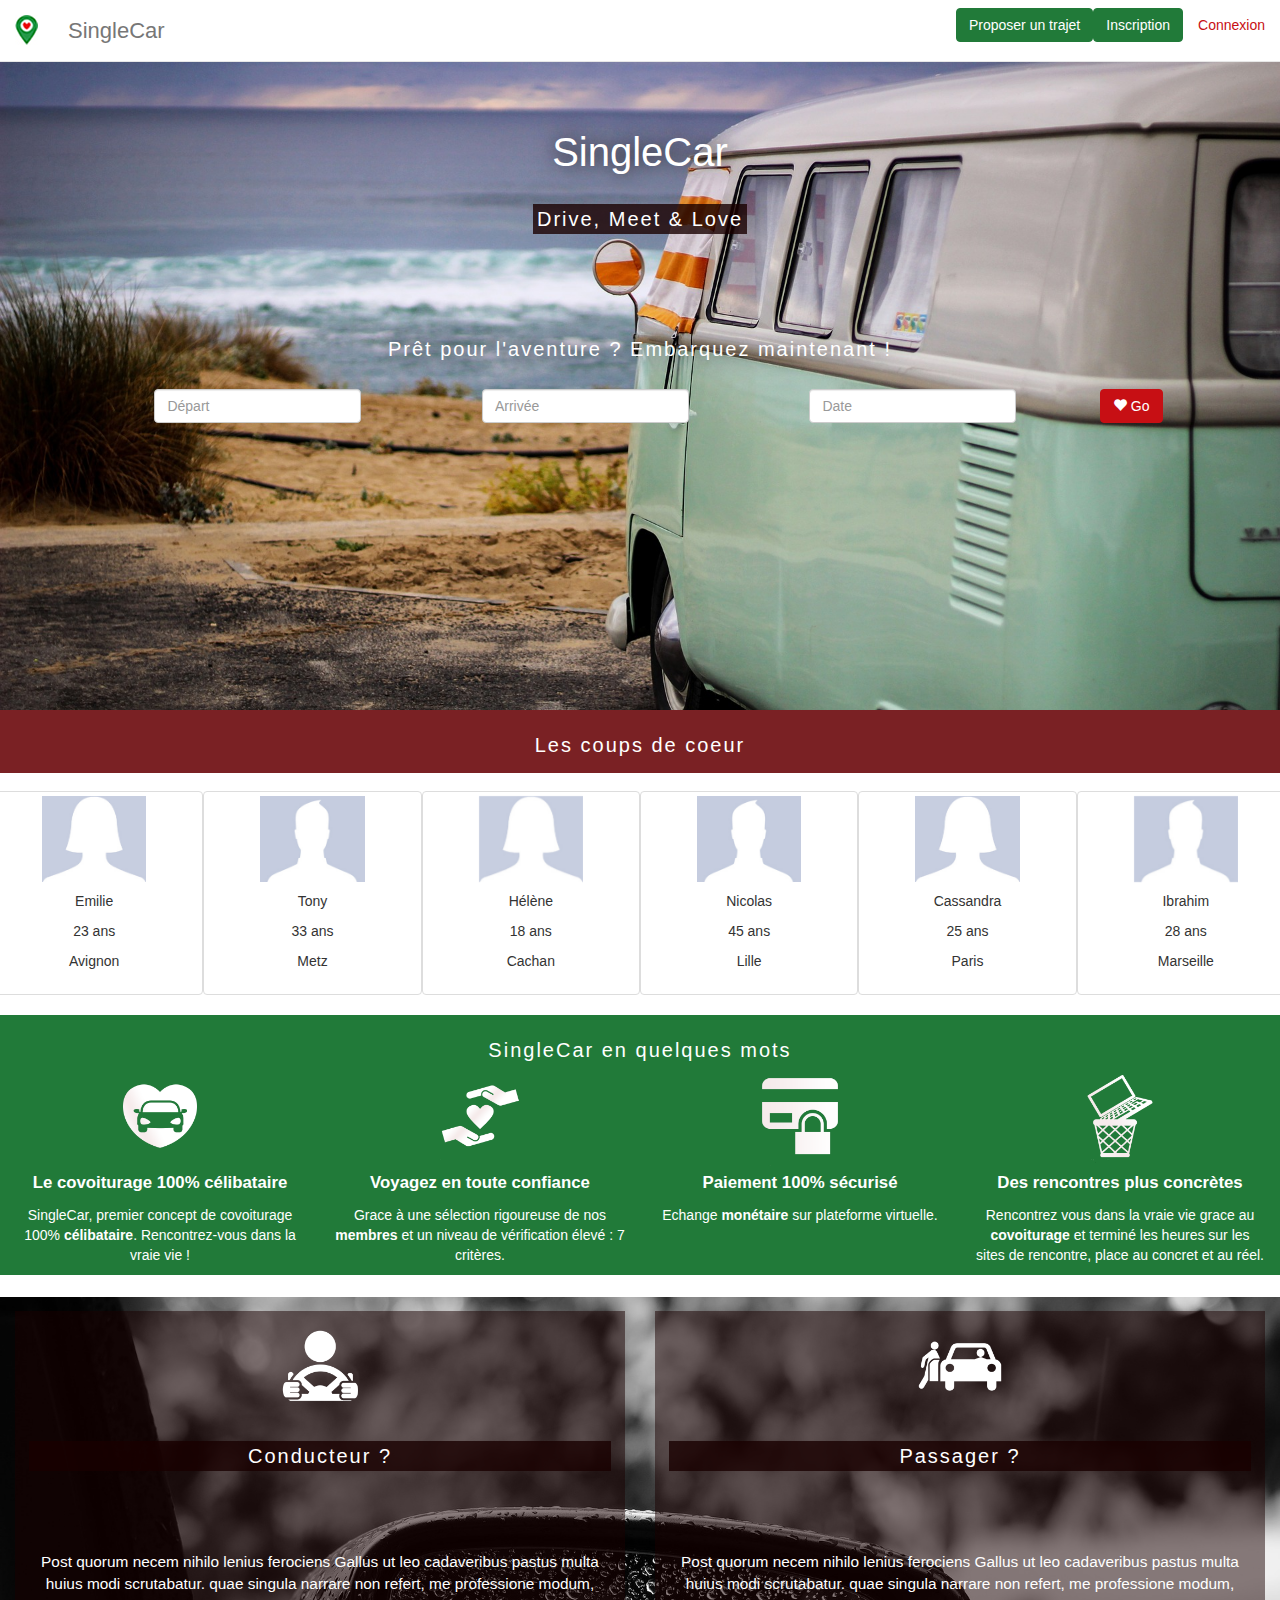
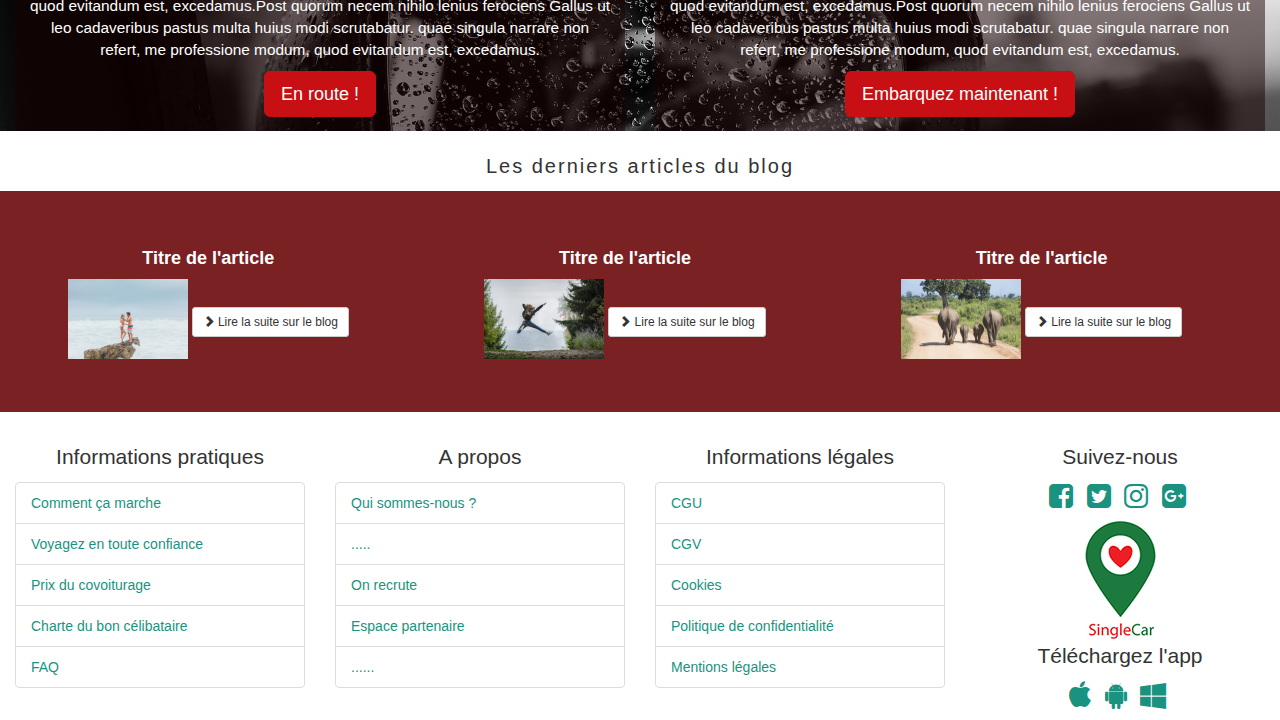
==== m.html @ 28d9bcee "Ajout de la page d'accueil mobile" ====
<!DOCTYPE html>
<html lang="fr">
  <head>
    <meta charset="utf-8">
    <meta http-equiv="X-UA-Compatible" content="IE=edge">
    <meta name="viewport" content="width=device-width, initial-scale=1">

    <meta name="robots" content="noindex">

    <title>SingleCar - Drive, Meet & Love</title>

    <link href="https://maxcdn.bootstrapcdn.com/bootstrap/3.2.0/css/bootstrap.min.css" rel="stylesheet">
    <link rel="stylesheet" type="text/css" href="https://maxcdn.bootstrapcdn.com/font-awesome/4.1.0/css/font-awesome.min.css">
    <link href='http://fonts.googleapis.com/css?family=Open+Sans:300,400,700' rel='stylesheet' type='text/css'>
    <link rel="stylesheet" type="text/css" href="css/mobile.css">
    <!-- HTML5 Shim and Respond.js IE8 support of HTML5 elements and media queries -->
    <!--[if lt IE 9]>
      <script src="https://oss.maxcdn.com/html5shiv/3.7.2/html5shiv.min.js"></script>
      <script src="https://oss.maxcdn.com/respond/1.4.2/respond.min.js"></script>
    <![endif]-->

    <link rel="alternate" media="only screen and (max-width: 640px)" href="https://prod.agitateursdetalents.com/m">

  </head>


  <body>

    <nav class="navbar navbar-default navbar-fixed-top navbar-transparent">
      <div class="container-fluid">
        <div class="navbar-header">
        <button type="button" class="navbar-toggle" data-toggle="collapse" data-target="#bs-example-navbar-collapse-1">
            <span class="sr-only">Menu</span>
            <span class="icon-bar"></span>
            <span class="icon-bar"></span>
            <span class="icon-bar"></span>
        </button>
          <a class="navbar-brand" href="#">
            <img alt="Brand" src="img/logo.jpg">
          </a>
            <p class="navbar-text">SingleCar</p>
        </div>
      
        <div class="collapse navbar-collapse" id="bs-example-navbar-collapse-1">
          <ul class="nav navbar-nav navbar-right">
            <li>
              <button type="button" class="btn btn-default navbar-btn">Proposer un trajet</button>
            </li>
            <li>
              <button type="button" class="btn btn-default navbar-btn">Inscription</button>
            </li>
            <li>
              <a href="profile.html">Connexion</a>
            </li>
          </ul>
        </div><!-- /.navbar-collapse -->
      </div><!-- /.container-fluid -->
    </nav>

    <div class="wrapper">
        <div class="lead">
          <h1>SingleCar</h1>
          <h2>Drive, Meet & Love</h2>
          <h3>Prêt pour l'aventure ? Embarquez maintenant !</h3>
        </div>
        <div class="row" id="search">
          <form class="form-inline">
            <div class="col-sm-3 col-sm-offset-1 col-md-3 col-md-offset-1 col-lg-3 col-lg-offset-1">
              <div class="form-group">
                <input type="text" class="form-control" id="exampleInputName2" placeholder="Départ">
              </div>
            </div>
            <div class="col-sm-3 col-md-3 col-lg-3">
              <div class="form-group">
                <input type="email" class="form-control" id="exampleInputEmail2" placeholder="Arrivée">
              </div>
            </div>
            <div class="col-sm-3 col-md-3 col-lg-3">
              <div class="form-group">
                <input type="email" class="form-control" id="exampleInputEmail2" placeholder="Date">
              </div>
            </div>
            <div class="col-sm-1 col-md-1 col-lg-1">
              <button type="button" class="btn btn-default btn-red">
              <span class="glyphicon glyphicon glyphicon-heart"></span> Go
              </button>
            </div>
          </form>
        </div><!-- /.row -->
    </div>

    <!-- Profiles title background control -->
    <div class="profile0 text-center">
      <h3>Les coups de coeur</h3>
    </div>

    <!-- Profiles line 1 -->
    <div class="profile1">
      <div class="row">
        <div class="col-sm-2 col-md-2 nopadmar">
          <div class="thumbnail">
            <img src="img/avatar_w.jpg" alt="Avatar" class="avatar">
            <div class="caption">
              <div class="cta-profile">
                <div class="cta-text">
                  <a href="#" class="btn btn-primary btn-green" role="button">Découvrir le profil</a>
                </div>
              </div>
              <p>Emilie</p>
              <p>23 ans</p>
              <p>Avignon</p>
            </div>
          </div>
        </div>
        <div class="col-sm-2 col-md-2 nopadmar">
          <div class="thumbnail">
          <img src="img/avatar_m.jpg" alt="Avatar" class="avatar">
            <div class="caption">
              <div class="cta-profile">
                <div class="cta-text">
                  <a href="#" class="btn btn-primary btn-green" role="button">Découvrir le profil</a>
                </div>
              </div>
              <p>Tony</p>
              <p>33 ans</p>
              <p>Metz</p>
            </div>
          </div>
        </div>
        <div class="col-sm-2 col-md-2 nopadmar">
          <div class="thumbnail">
          <img src="img/avatar_w.jpg" alt="Avatar" class="avatar">
            <div class="caption">
              <div class="cta-profile">
                <div class="cta-text">
                  <a href="#" class="btn btn-primary btn-green" role="button">Découvrir le profil</a>
                </div>
              </div>
              <p>Hélène</p>
              <p>18 ans</p>
              <p>Cachan</p>
            </div>
          </div>
        </div>
        <div class="col-sm-2 col-md-2 nopadmar">
          <div class="thumbnail">
          <img src="img/avatar_m.jpg" alt="Avatar" class="avatar">
            <div class="caption">
              <div class="cta-profile">
                <div class="cta-text">
                  <a href="#" class="btn btn-primary btn-green" role="button">Découvrir le profil</a>
                </div>
              </div>
              <p>Nicolas</p>
              <p>45 ans</p>
              <p>Lille</p>
            </div>
          </div>
        </div>
        <div class="col-sm-2 col-md-2 nopadmar">
          <div class="thumbnail">
          <img src="img/avatar_w.jpg" alt="Avatar" class="avatar">
            <div class="caption">
              <div class="cta-profile">
                <div class="cta-text">
                  <a href="#" class="btn btn-primary btn-green" role="button">Découvrir le profil</a>
                </div>
              </div>
              <p>Cassandra</p>
              <p>25 ans</p>
              <p>Paris</p>
            </div>
          </div>
        </div>
        <div class="col-sm-2 col-md-2 nopadmar">
          <div class="thumbnail">
          <img src="img/avatar_m.jpg" alt="Avatar" class="avatar">
            <div class="caption">
              <div class="cta-profile">
                <div class="cta-text">
                  <a href="#" class="btn btn-primary btn-green" role="button">Découvrir le profil</a>
                </div>
              </div>
              <p>Ibrahim</p>
              <p>28 ans</p>
              <p>Marseille</p>
            </div>
          </div>
        </div>
      </div>
    </div>      

    <div class="pitch text-center">
      <h3>SingleCar en quelques mots</h3>
        <div class="container">
          <div class="row">
            <div class="col-sm-6 col-md-3">
              <div class="feature">
                <img src="img/icon_962077_cc/noun_962077_ccc.png" width="96">
                <p class="bold">Le covoiturage 100% célibataire</p>
                <p>
                  SingleCar, premier concept de covoiturage 100% <strong>célibataire</strong>. Rencontrez-vous dans la vraie vie !
                </p>
              </div>
            </div>
            <div class="col-sm-6 col-md-3">
              <div class="feature">
                <img src="img/icon_842354_cc/noun_842354_ccc.png" width="96">
                <p class="bold">Voyagez en toute confiance</p>
                <p>
                  Grace à une sélection rigoureuse de nos <strong>membres</strong> et un niveau de vérification élevé : 7 critères.
                </p>
              </div>
            </div>
            <div class="col-sm-6 col-md-3">
              <div class="feature">
                <img src="img/icon_988194_cc/noun_988194_ccc.png" width="96">
                <p class="bold">Paiement 100% sécurisé</p>
                <p>
                  Echange <strong>monétaire</strong> sur plateforme virtuelle.
                </p>
              </div>
            </div>
            <div class="col-sm-6 col-md-3">
              <div class="feature">
                <img src="img/icon_1015298_cc/noun_1015298_ccc.png" width="96">
                <p class="bold">Des rencontres plus concrètes</p>
                <p>
                  Rencontrez vous dans la vraie vie grace au <strong>covoiturage</strong> et terminé les heures sur les sites de rencontre, place au concret et au réel.
                </p>
              </div>
            </div>
          </div>
        </div>
      </div>
    </div>

    <div id="panorama">
      <div class="vitry">
        <div class="container">
          <div class="row">
            <div class="col-sm-12 col-md-6">
              <div class="cachan">
                <img src="img/icon_noun_509406_cc/noun_509406_ccc.png" width="96">
                <h3>Conducteur ?</h3>
                <p>Post quorum necem nihilo lenius ferociens Gallus ut leo cadaveribus pastus multa huius modi scrutabatur. quae singula narrare non refert, me professione modum, quod evitandum est, excedamus.Post quorum necem nihilo lenius ferociens Gallus ut leo cadaveribus pastus multa huius modi scrutabatur. quae singula narrare non refert, me professione modum, quod evitandum est, excedamus.</p>
                <!-- Button trigger modal -->
                <button type="button" class="btn btn-primary btn-lg btn-red" data-toggle="modal" data-target="#modal1">
                En route !
                </button>  
              </div>
              <!-- Modal -->
              <div class="modal fade" id="modal1" tabindex="-1" role="dialog" aria-labelledby="myModalLabel">
                <div class="modal-dialog" role="document">
                  <div class="modal-content chevilly">
                    <div class="modal-header">
                      <button type="button" class="close" data-dismiss="modal" aria-label="Close">
                      <span aria-hidden="true">&times;</span>
                      </button>
                      <h4 class="modal-title" id="myModalLabel">En route</h4>
                    </div>
                    <div class="modal-body lhay">
                      <p>At nunc si ad aliquem bene nummatum tumentemque ideo honestus advena salutatum introieris, primitus tamquam exoptatus suscipieris et interrogatus multa coactusque mentiri, miraberis numquam antea visus summatem virum tenuem te sic enixius observantem, ut paeniteat ob haec bona tamquam praecipua non vidisse ante decennium Romam.
                      Metuentes igitur idem latrones Lycaoniam magna parte campestrem cum se inpares nostris fore congressione stataria documentis frequentibus scirent, tramitibus deviis petivere Pamphyliam diu quidem intactam sed timore populationum et caedium, milite per omnia diffuso propinqua, magnis undique praesidiis conmunitam.
                      Alii summum decus in carruchis solito altioribus et ambitioso vestium cultu ponentes sudant sub ponderibus lacernarum, quas in collis insertas cingulis ipsis adnectunt nimia subtegminum tenuitate perflabiles, expandentes eas crebris agitationibus maximeque sinistra, ut longiores fimbriae tunicaeque perspicue luceant varietate liciorum effigiatae in species animalium multiformes.<p>
                    </div>
                    <div class="modal-footer">
                      <button type="button" class="btn btn-default" data-dismiss="modal">Fermer</button>
                      <button type="button" class="btn btn-primary">En savoir plus</button>
                    </div>
                  </div>
                </div>
              </div>
            </div>
            <div class="col-sm-12 col-md-6">
              <div class="cachan">
              <img src="img/icon_noun_1353_cc/noun_1353_ccc.png" width="96">
              <h3>Passager ?</h3>
              <p>Post quorum necem nihilo lenius ferociens Gallus ut leo cadaveribus pastus multa huius modi scrutabatur. quae singula narrare non refert, me professione modum, quod evitandum est, excedamus.Post quorum necem nihilo lenius ferociens Gallus ut leo cadaveribus pastus multa huius modi scrutabatur. quae singula narrare non refert, me professione modum, quod evitandum est, excedamus.</p>
              <!-- Button trigger modal -->
              <button type="button" class="btn btn-primary btn-lg btn-red" data-toggle="modal" data-target="#modal2">
              Embarquez maintenant !
              </button>
              </div>        
              <!-- Modal -->
              <div class="modal fade" id="modal2" tabindex="-1" role="dialog" aria-labelledby="myModalLabel">
                <div class="modal-dialog" role="document">
                  <div class="modal-content chevilly">
                    <div class="modal-header">
                      <button type="button" class="close" data-dismiss="modal" aria-label="Close">
                      <span aria-hidden="true">&times;</span>
                      </button>
                      <h4 class="modal-title" id="myModalLabel">Embarquez maintenant !</h4>
                    </div>
                    <div class="modal-body lhay">
                      <p>At nunc si ad aliquem bene nummatum tumentemque ideo honestus advena salutatum introieris, primitus tamquam exoptatus suscipieris et interrogatus multa coactusque mentiri, miraberis numquam antea visus summatem virum tenuem te sic enixius observantem, ut paeniteat ob haec bona tamquam praecipua non vidisse ante decennium Romam.
                      Metuentes igitur idem latrones Lycaoniam magna parte campestrem cum se inpares nostris fore congressione stataria documentis frequentibus scirent, tramitibus deviis petivere Pamphyliam diu quidem intactam sed timore populationum et caedium, milite per omnia diffuso propinqua, magnis undique praesidiis conmunitam.
                      Alii summum decus in carruchis solito altioribus et ambitioso vestium cultu ponentes sudant sub ponderibus lacernarum, quas in collis insertas cingulis ipsis adnectunt nimia subtegminum tenuitate perflabiles, expandentes eas crebris agitationibus maximeque sinistra, ut longiores fimbriae tunicaeque perspicue luceant varietate liciorum effigiatae in species animalium multiformes.<p>
                    </div>
                    <div class="modal-footer">
                      <button type="button" class="btn btn-default" data-dismiss="modal">Fermer</button>
                      <button type="button" class="btn btn-primary">En savoir plus</button>
                    </div>
                  </div>
                </div>
              </div>
            </div>
          </div>
        </div>
      </div>
    </div>

    <div class="layout-blog text-center">
    <h3>Les derniers articles du blog</h3>
      <div class="jumbotron back-white">
        <div class="col-container container row">
          <div class="col col-sm-8 col-md-4">
            <h4>Titre de l'article</h4>
            <img src="img/article1.jpg">
            <button type="button" class="btn btn-default btn-sm">
            <span class="glyphicon glyphicon-chevron-right"></span> Lire la suite sur le blog
            </button>
          </div>
          <div class="col col-sm-8 col-md-4">
            <h4>Titre de l'article</h4>
            <img src="img/article2.jpg">
            <button type="button" class="btn btn-default btn-sm">
            <span class="glyphicon glyphicon-chevron-right"></span> Lire la suite sur le blog
            </button>
          </div>
          <div class="col col-sm-8 col-md-4">
            <h4>Titre de l'article</h4>
            <img src="img/article3.jpg">
            <button type="button" class="btn btn-default btn-sm">
            <span class="glyphicon glyphicon-chevron-right"></span> Lire la suite sur le blog
            </button>
          </div>
        </div>
      </div>
    </div>

    <div id="footer">
      <div class="container">
        <div class="row">
          <div class="col-sm-6 col-md-3">
            <p>Informations pratiques</p>
            <ul class="list-group">
              <li class="list-group-item">
                <a href="#" target="blank">Comment ça marche</a>
              </li>
              <li class="list-group-item">
                <a href="#" target="blank">Voyagez en toute confiance</a>
              </li>
              <li class="list-group-item">
                <a href="#" target="blank">Prix du covoiturage</a>
              </li>
              <li class="list-group-item">
                <a href="#" target="blank">Charte du bon célibataire</a>
              </li>
              <li class="list-group-item">
                <a href="#" target="blank">FAQ</a>
              </li>
            </ul>
          </div>
          <div class="col-sm-6 col-md-3">
            <p>A propos</p>
            <ul class="list-group">
              <li class="list-group-item">
                <a href="#" target="blank">Qui sommes-nous ?</a>
              </li>
              <li class="list-group-item">
                <a href="#" target="blank">.....</a>
              </li>
              <li class="list-group-item">
                <a href="#" target="blank">On recrute</a>
              </li>
              <li class="list-group-item">
                <a href="#" target="blank">Espace partenaire</a>
              </li>
              <li class="list-group-item">
                <a href="#" target="blank">......</a>
              </li>
            </ul>
          </div>
          <div class="col-sm-6 col-md-3">
            <p>Informations légales</p>
            <ul class="list-group">
              <li class="list-group-item">
                <a href="#" target="blank">CGU</a>
              </li>
              <li class="list-group-item">
                <a href="#" target="blank">CGV</a>
              </li>
              <li class="list-group-item">
                <a href="#" target="blank">Cookies</a>
              </li>
              <li class="list-group-item">
                <a href="#" target="blank">Politique de confidentialité</a>
              </li>
              <li class="list-group-item">
                <a href="#" target="blank">Mentions légales</a>
              </li>
            </ul>
          </div>
          <div class="col-sm-6 col-md-3">
            <p>Suivez-nous</p>
            <ul class="list-inline social text-center">
              <li>
                <a href="https://www.facebook.com/SingleCar-1784142331823959/" target="blank"> 
                <i class="fa fa-facebook-square fa-2x"></i> 
                </a>
              </li>
              <li>
                <a href="https://twitter.com/SingleCarFR" target="blank"> 
                <i class="fa fa-twitter-square fa-2x"></i>
                </a>
              </li>
              <li>
                <a href="https://www.instagram.com/singlecar.fr/?hl=fr" target="blank"> 
                <i class="fa fa-instagram fa-2x"></i>
                </a>
              </li>
              <li>
                <a href="https://plus.google.com/u/0/105973584061581231778" target="blank"> 
                <i class="fa fa-google-plus-square fa-2x"></i> 
                </a>
              </li>
            </ul>
            <img src="img/logo_footer.jpg" class="img-responsive center-block">
            <p class="app">Téléchargez l'app</p>
            <ul class="list-inline social text-center">
              <li>
                <a href="#"> 
                <i class="fa fa-apple fa-2x" aria-hidden="true"></i> 
                </a>
              </li>
              <li>
                <a href="#"> 
                <i class="fa fa-android fa-2x" aria-hidden="true"></i>
                </a>
              </li>
              <li>
                <a href="#"> 
                <i class="fa fa-windows fa-2x" aria-hidden="true"></i>
                </a>
              </li>
            </ul>
          </div>
        </div>
      </div>
    </div>


    <!-- Mouse for top page  -->
    <button onclick="topFunction()" id="mouse" title="Haut de page">
    <span class="glyphicon glyphicon-chevron-up" aria-hidden="true"></span></button>
    <script>
    // When the user scrolls down 20px from the top of the document, show the button
    window.onscroll = function() {scrollFunction()};

    function scrollFunction() {
        if (document.body.scrollTop > 20 || document.documentElement.scrollTop > 20) {
            document.getElementById("mouse").style.display = "block";
        } else {
            document.getElementById("mouse").style.display = "none";
        }
    }

    // When the user clicks on the button, scroll to the top of the document
    function topFunction() {
        document.body.scrollTop = 0;
        document.documentElement.scrollTop = 0;
    }
    </script>

    <script src="https://ajax.googleapis.com/ajax/libs/jquery/1.11.1/jquery.min.js"></script>
    <script src="https://maxcdn.bootstrapcdn.com/bootstrap/3.2.0/js/bootstrap.min.js"></script>
    
  </body>
</html>
---- css/mobile.css ----
body {
	padding-top: 60px;
	background-color: #fff;
	overflow-x:hidden;
}

/* Navbar design elements */

.navbar-btn {
  	background-color: #217A39;
  	border-color: #217A39;
  	color : #fff;
}

.navbar-btn:hover {
  	background-color: #C70F14;
  	border-color: #C70F14;
  	color: #fff ;
}

.navbar-header p {
	font-family: 'Arial';
	font-size: 22px;
	color: yellow;
}

.navbar-nav .roundedImage {
	overflow:hidden;
    -webkit-border-radius:50px;
    -moz-border-radius:50px;
    border-radius:50px;
    width:30px;
    height:30px;
}

/* How to override the default Bootstrap navbar */

.navbar-transparent {
  background-color: #fff;
}

.navbar-transparent .navbar-brand,
.navbar-transparent .navbar-nav > li > a {
  color: #C70F14;
}

/* Disable space between Bootstrap's col */

.nopadmar {
   padding: 0 !important;
   margin: 0 !important;
}

/* Scroll Down Button */

#mouse {
  display: none;
  position: fixed;
  bottom: 20px;
  right: 30px;
  z-index: 99;
  border: none;
  outline: none;
  background-color: #C70F14;
  color: #fff;
  cursor: pointer;
  padding: 15px;
  border-radius: 10px;
}

#mouse:hover {
  background-color: #000000;
}

/* Button and background colors */

.btn-red {
	background-color: #C70F14;
  	border-color: #C70F14;
  	color : #fff;
}

.btn-red:hover {
	background-color: #217A39;
  	border-color: #217A39;
  	color : #fff;
}

.btn-green {
	background-color: #217A39;
  	border-color: #22C74E;
  	color : #fff;
}

.btn-green:hover {
	background-color: #C70F14;
  	border-color: #C70F14;
  	color: #fff ;
}

.red {
	background-color: #C70F14;
	color : #fff;
}

.red-dark {
	background-color: #7A2124;
	color : #fff;
}

.green {
	background-color: #217A39;
	color : #fff;
}

.font-red {
	color : #C70F14;
}

.font-green {
	color : #217A39;
}

hr.style15 {
	border-top: 4px double #C70F14;
	text-align: center;
}
hr.style15:after {
	content: '\002665';
	display: inline-block;
	position: relative;
	top: -15px;
	padding: 0 10px;
	background: #217A39;
	color: #C70F14;
	font-size: 18px;
}

/* Container control */

.container {
    position: relative;
    width: 100%;
}

/* Footer section control */

#footer a {
	color: #19937F;
}

#footer p {
	font-size: 1.5em;
	font-style: bold;
	text-align: center;
}

#footer img {
	display: center;
}

/* index.html */

/* Wrapper section control */

.wrapper{
	background-image: url('../img/cover.jpg');
	background-size: cover;
	height: 650px;
	padding-top: 50px;
  text-align: center;
  color: #fff;
}

.border {
	border-radius: 8px;
}

.lead h1 {
  font-size: 40px;
  text-shadow: 0 0 20px rgba(0, 0, 0, .8);
  font-weight: normal;
}

.lead h2 {
  background: rgba(25, 0, 0, 0.8);
  display: inline-block;
  padding: 0.2em;
  font-size: 20px;
  font-weight: 300px;
  letter-spacing: 2px;
  margin-bottom: 4em;
}

.lead h3 {
  text-shadow: 0 0 20px rgba(0, 0, 0, .8);
  font-weight: normal;
  padding: 0.2em;
  font-size: 20px;
  font-weight: 300px;
  letter-spacing: 2px;
}

#search {
	padding-top: 5px;
}

/* Home page profiles control */

.profile0 {
	  background-color: #7A2124;
  	color:#fff;
  	padding-bottom: 0.2em;
  	margin-bottom: 1.3em;
}

.profile0 h3 {
  	display: inline-block;
  	padding: 0.2em;
  	font-size: 20px;
  	font-weight: 300px;
  	letter-spacing: 2px;
  	background-color: #7A2124;
  	color:#fff;
}

.profile1, .profile2 {
	text-align: center;
}

.avatar {
  opacity: 1;
  display: block;
  width: 50%;
  height: auto;
  transition: .5s ease;
  backface-visibility: hidden;
}

.cta-profile {
  transition: .5s ease;
  opacity: 0;
  position: absolute;
  top: 50%;
  left: 50%;
  transform: translate(-50%, -50%);
  -ms-transform: translate(-50%, -50%)
}

.container:hover .avatar {
  opacity: 0.3;
}

.container:hover .cta-profile {
  opacity: 1;
}

.thumbnail:hover .avatar {
  opacity: 0.3;
}

.thumbnail:hover .cta-profile {
  opacity: 1;
}

.cta-text {
  background-color: #217A39;
  color: white;
  font-size: 16px;
  padding: 16px 32px;
}

/* Pitch section control */

.pitch {
	background-color: #217A39;
	color: #fff;
}

.pitch h3 {
  	display: inline-block;
  	padding: 0.2em;
  	font-size: 20px;
  	font-weight: 300px;
  	letter-spacing: 2px;
}

.bold {
	font-size:1.2em;
	font-weight: bold;
}

/* Panorama section control */

#panorama{
	background-image: url('../img/panorama.jpg');
	background-size: cover;
	height: 75%;
  text-align: center;
  color: #fff;
  margin-top: 1.6em;
}

#panorama h3 {
  background: rgba(25, 0, 0, 0.8);
  padding: 0.2em;
  letter-spacing: 2px;
  margin-bottom: 4em;
  font-size: 20px;
}

.cachan p {
  font-size:1.1em;
}

.vitry {
  padding-top: 1em;
}

.cachan {
	background: rgba(25, 0, 0, 0.5);
	padding: 1em;
}

#panorama .chevilly {
	color:#000000;
}

#panorama .lhay {
	font-size:0.8em;
}

/* Layout-blog section control */

.layout-blog h3 {
  	display: inline-block;
  	padding: 0.2em;
  	font-size: 20px;
  	font-weight: 300px;
  	letter-spacing: 2px;
}

.back-white {
	background-color: #7A2124;
  	text-align: center;
  	color: #fff;
}

.back-white h4 {
	font-size:18px;
	font-weight: bold;
}

.back-white img {
	width:120px;
  margin-bottom: 5px;
}

.col-container {
    display: table; /* Make the container element behave like a table */
    width: 100%; /* Set full-width to expand the whole page */
}

.col {
    display: table-cell; /* Make elements inside the container behave like table cells */
}

/* If the browser window is smaller than 600px, make the columns stack on top of each other */
@media only screen and (max-width: 600px) {
    .col { 
        display: block;
        width: 100%;
    }
}

/* profile.html */

/* Navbar profile */

.sak-eud-din {
	font-size:1.5em;
}

.saquer-eddin {
	font-size:1.8em;
}

/* Couv section control */

#couv {
	padding-top: 2px;
}

.photo-profile {
	height:250px;
	background: #fff;
	overflow: hidden;
	position: relative;
	display: block;
}

.photo-profile img {
	display: block;

  /*contain:*/
  /*max-height: 100%;
  max-width: 100%;*/
  /*--*/

  /*cover (not work for images wider and shorter than the container):*/
  min-height: 100%;
  width: 100%;

  /*--*/

  position: absolute;
  top: 50%;
  left: 50%;
  transform: translate(-50%, -50%);
}

/* The Modal (background) */
.modal-couv {
    display: none; /* Hidden by default */
    position: fixed; /* Stay in place */
    z-index: 1; /* Sit on top */
    padding-top: 100px; /* Location of the box */
    left: 0;
    top: 0;
    width: 100%; /* Full width */
    height: 100%; /* Full height */
    overflow: auto; /* Enable scroll if needed */
    background-color: rgb(0,0,0); /* Fallback color */
    background-color: rgba(0,0,0,0.9); /* Black w/ opacity */
}

.status {
	height: 50px;
	padding: 2% 1%;
}

.perso-profile {
	height: 134px;
	padding: 4% 1%;
}

.perso-profile-tab td {
	text-align: left;
	padding : 2px 15px;
}

.perso-profile-tab table
{
    border-collapse: separate;
    border-spacing : 5px;
}

.perso-profile-border {
	border: 1px grey;
	border-radius: 10px;
	margin-left: 3.5em;
}

.online, .check {
	color : #217A39;
}

.offline, .uncheck {
	color : #C70F14;
}

.progress {
	margin-top: 0.3em;
}

.progress-bar {
	width: 100%;
	height: 100%;
}

.row-1 > .column-1 {
  padding: 0 8px;
}

.row-1:after {
  content: "";
  display: table;
  clear: both;
}

.column-1 img {
  height: 86px;
  width: 115px;
}

/* The Modal (background) */
.modal-perso {
  display: none;
  position: fixed;
  z-index: 1;
  padding-top: 100px;
  left: 0;
  top: 0;
  width: 100%;
  height: 100%;
  overflow: auto;
  background-color: black;
}

/* Modal Content */
.modal-inside {
  position: relative;
  background-color: #fefefe;
  margin: auto;
  padding: 0;
  width: 50%;
  max-width: 1200px;
}

/* The Close Button */
.close-1 {
  color: white;
  position: absolute;
  top: 80px;
  right: 35px;
  font-size: 35px;
  font-weight: bold;
}

.close-1:hover,
.close-1:focus {
  color: #999;
  text-decoration: none;
  cursor: pointer;
}

.mySlides {
  display: none;
}

/* Number text (1/3 etc) */
.numbertext {
  color: #f2f2f2;
  font-size: 12px;
  padding: 8px 12px;
  position: absolute;
  top: 0;
}

/* Next & previous buttons */
.prev,
.next {
  cursor: pointer;
  position: absolute;
  top: 50%;
  width: auto;
  padding: 16px;
  margin-top: -50px;
  color: white;
  font-weight: bold;
  font-size: 20px;
  transition: 0.6s ease;
  border-radius: 0 3px 3px 0;
  user-select: none;
  -webkit-user-select: none;
}

/* Position the "next button" to the right */
.next {
  right: 0;
  border-radius: 3px 0 0 3px;
}

/* Position the "next button" to the right */
.prev {
  left: 0;
  border-radius: 3px 0 0 3px;
}

/* On hover, add a black background color with a little bit see-through */
.prev:hover,
.next:hover {
  background-color: rgba(0, 0, 0, 0.8);
}

img.hover-shadow {
  transition: 0.3s
}

.hover-shadow:hover {
  box-shadow: 0 4px 8px 0 rgba(0, 0, 0, 0.5), 0 6px 20px 0 rgba(0, 0, 0, 0.19)
}

.cov-img {
	background-image: url('../img/couv.jpg');
	background-size: cover;
	height: 430px;
  	text-align: center;
  	color: #fff;
}

.cov-btn {
	padding-top: 380px;
}

/* Couverture pour insertion de l'image depuis html 

.couv-img {
  background: rgba(25, 0, 0, 0.5);/*visible only in contain mode
  height: 430px;
  overflow: hidden;
  position: relative;
  display: block;
}

.couv-img img {
  display: block;

  /*contain:*/
  /*max-height: 100%;
  max-width: 100%;*/
  /*--*/

  /*cover (not work for images wider and shorter than the container):
  min-height: 100%;
  width: 100%;

  /*--

  position: absolute;
  top: 50%;
  left: 50%;
  transform: translate(-50%, -50%);
}

*/

/* Layout-profile section control */

#layout-profile {
	padding-top: 1px;
}

.next-trip {
	height:190px;
	padding-top: 0.8em;
}

.next-trip p {
	padding-top: 0.2em;
  	font-weight: 300px;
  	font-size: 18px;
  	letter-spacing: 2px;
  	background-color: #fff;
  	color:#217A39;
}

.next-trip caption {
	caption-side: bottom;
	padding-top: 1em;
}

.slideshow {
	width:100%;
}

.lovego {
	width:100%;
	padding-top:0.9em;
}

.lovego td {
	color:#19937F;
}

.love-target caption {
	caption-side: top;
	font-weight:bold;
	padding-bottom:0.8em;
}

.love-target p {
	padding-top: 0.2em;
  	font-weight: 300px;
  	font-size: 18px;
  	letter-spacing: 2px;
  	background-color: #fff;
  	color:#217A39;
}

.couv-sub {
	background-color: #F9F9F9;
	height:150px;
}

.one-word {	
	padding:2px;
	font-size:20px;
	font-style:italic;
}

.couv-sub h2 {	
  	font-weight: 300px;
  	font-size: 18px;
  	letter-spacing: 2px;
  	background-color: #fff;
  	color:#7A2124;
}

.feature-profile {
	background-color: #F9F9F9;
}

.feature-profile h2 {
	padding-top: 0.2em;
  	font-weight: 300px;
  	font-size: 18px;
  	letter-spacing: 2px;
  	background-color: #fff;
  	color:#7A2124;
}

tr.custom_centered th {
  text-align: center;
}

table.no-spacing {
  border-spacing:0; /* Removes the cell spacing via CSS */
  border-collapse: collapse;  /* Optional - if you don't want to have double border where cells touch */
}

/* Breaking-free section control */

.note {
	overflow-x:auto;
}

.note h2 {	
  	font-weight: 300px;
  	font-size: 18px;
  	letter-spacing: 2px;
  	background-color: #fff;
  	color:#217A39;
}

.note i {
	color:#19937F;
}

.free-speaker {
	height: 350px;
	background-color: #F9F9F9;
}

.free-speaker h2 {	
	
  	font-weight: 300px;
  	font-size: 18px;
  	letter-spacing: 2px;
  	background-color: #fff;
  	color:#7A2124;
}

.fixed-scroll {
	height:280px;
   overflow:auto
}

/* Passion section control */

.car {
	height: 175px;
}

.car h2 {	
	
  	font-weight: 300px;
  	font-size: 18px;
  	letter-spacing: 2px;
  	background-color: #fff;
  	color:#217A39;
}

.one-life {
	height: 390px;
	background-color: #F9F9F9;
}

.one-life h2 {
	padding-top: 0.2em;
  	font-weight: 300px;
  	font-size: 18px;
  	letter-spacing: 2px;
  	background-color: #fff;
  	color:#7A2124;
  	text-align: center;
}

.a-nous-guifes {
	font-size:1.5em;
	color:#19937F;
}

/* Report button */

.report {
  position: fixed;
  right: 100px;
  bottom: 20px;
  text-decoration: none;
  font-size: 14px;
  letter-spacing: 0.04em;
  color: #fff;
  background: #C70F14;
  padding: 6px 18px;
  line-height: 1.5em;
  border-radius: 5px;
  transition: all 0.2s ease;
}
.report:hover {
  text-decoration: none;
  background: #000000;
  color: #fff;
}
.footer-report {
	padding-bottom: 60px;
	padding-top: 35px;
}
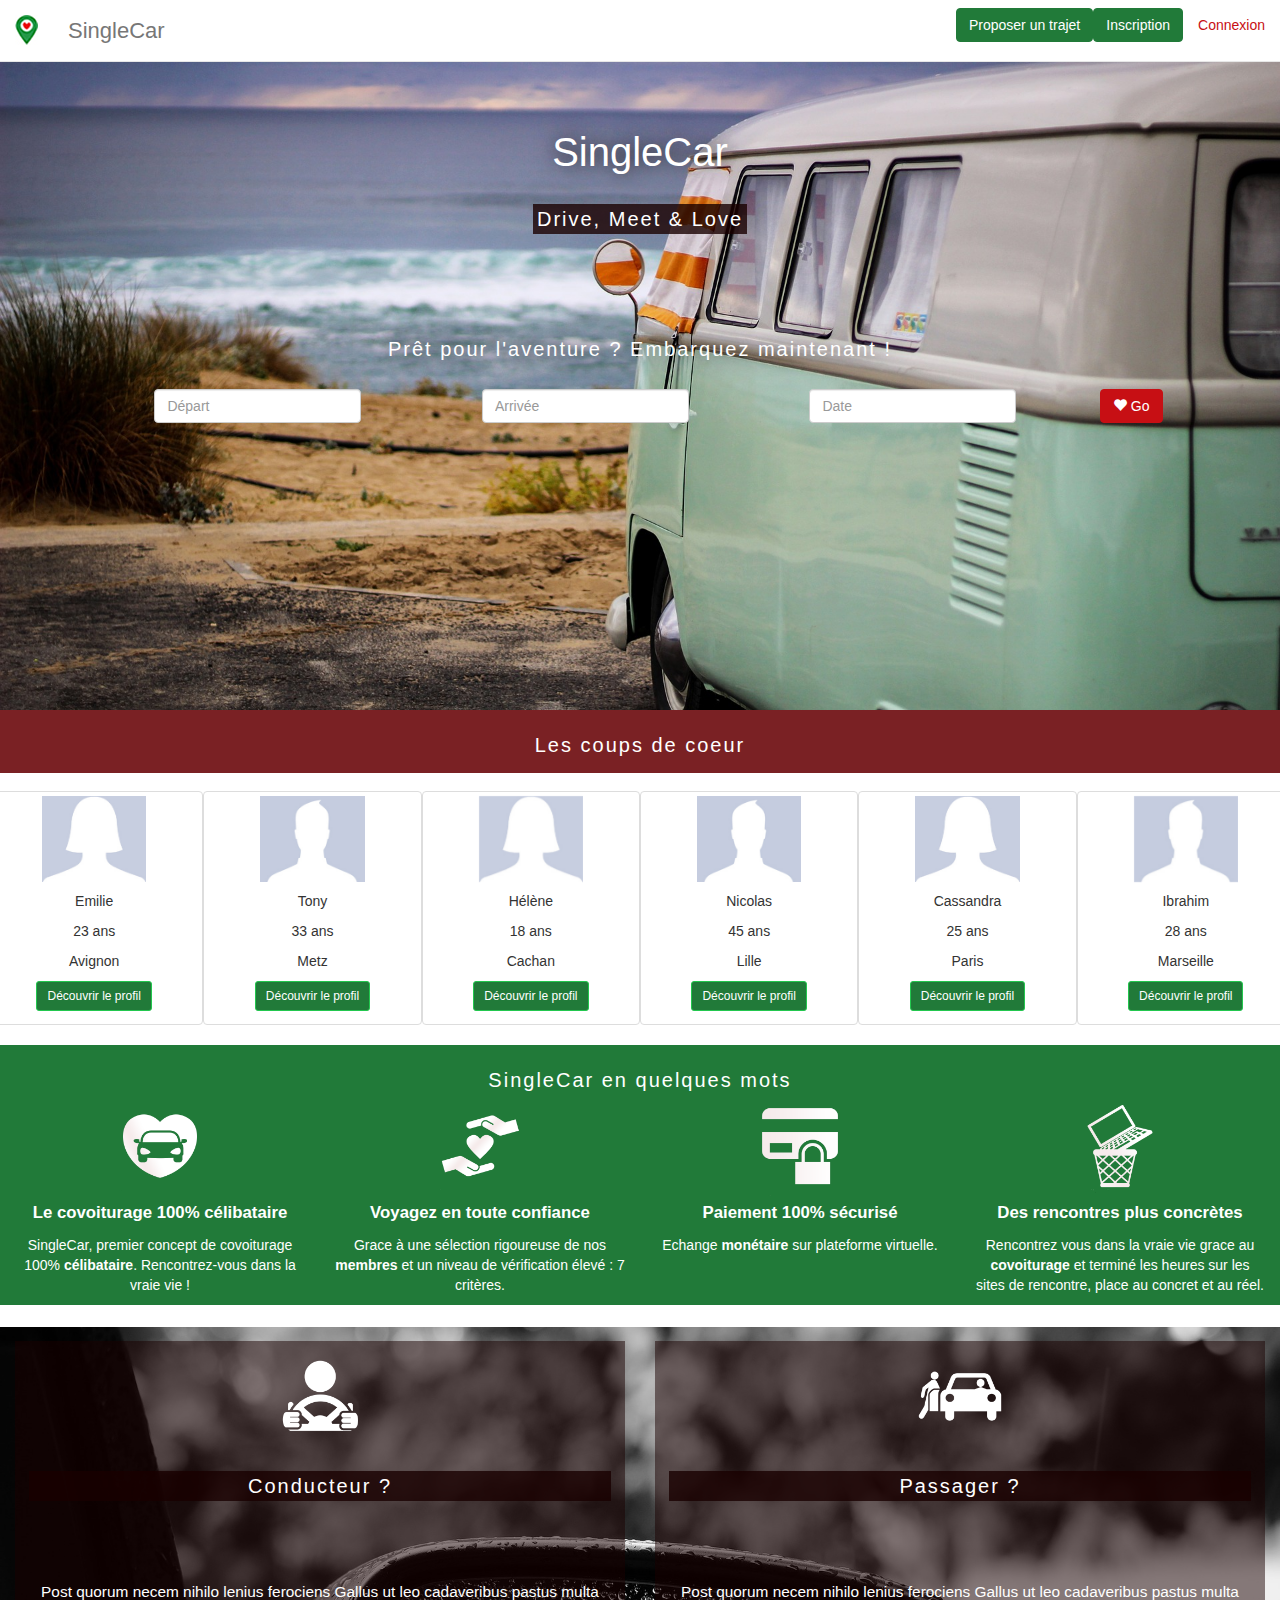
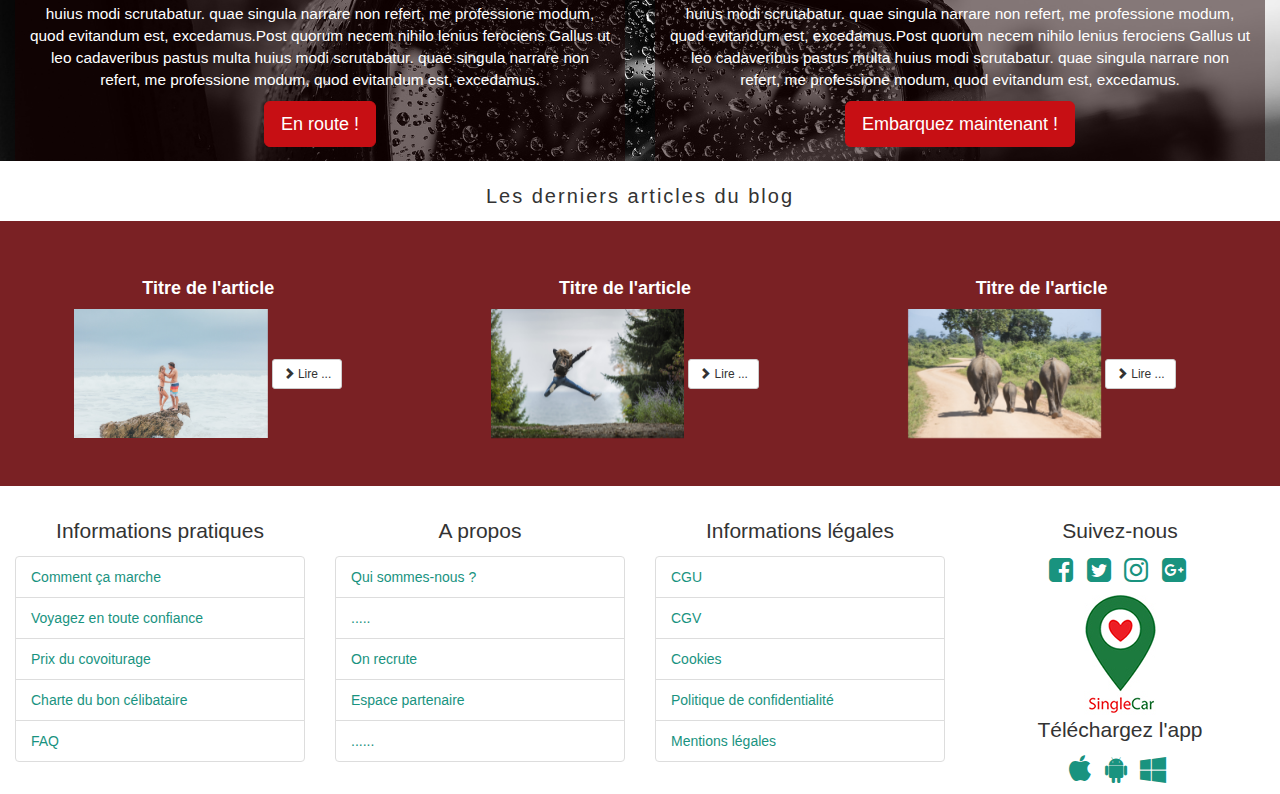
==== commit 0035adce: "Ajout de la page mobile V4" ====
--- a/m.html
+++ b/m.html
@@ -102,14 +102,12 @@
           <div class="thumbnail">
             <img src="img/avatar_w.jpg" alt="Avatar" class="avatar">
             <div class="caption">
-              <div class="cta-profile">
-                <div class="cta-text">
-                  <a href="#" class="btn btn-primary btn-green" role="button">Découvrir le profil</a>
-                </div>
-              </div>
               <p>Emilie</p>
               <p>23 ans</p>
               <p>Avignon</p>
+              <div class="cta-text">
+                <a href="#" class="btn btn-primary btn-sm btn-green" role="button">Découvrir le profil</a>
+              </div>
             </div>
           </div>
         </div>
@@ -117,14 +115,12 @@
           <div class="thumbnail">
           <img src="img/avatar_m.jpg" alt="Avatar" class="avatar">
             <div class="caption">
-              <div class="cta-profile">
-                <div class="cta-text">
-                  <a href="#" class="btn btn-primary btn-green" role="button">Découvrir le profil</a>
-                </div>
-              </div>
               <p>Tony</p>
               <p>33 ans</p>
               <p>Metz</p>
+              <div class="cta-text">
+                <a href="#" class="btn btn-primary btn-sm btn-green" role="button">Découvrir le profil</a>
+              </div>
             </div>
           </div>
         </div>
@@ -132,14 +128,12 @@
           <div class="thumbnail">
           <img src="img/avatar_w.jpg" alt="Avatar" class="avatar">
             <div class="caption">
-              <div class="cta-profile">
-                <div class="cta-text">
-                  <a href="#" class="btn btn-primary btn-green" role="button">Découvrir le profil</a>
-                </div>
-              </div>
               <p>Hélène</p>
               <p>18 ans</p>
               <p>Cachan</p>
+              <div class="cta-text">
+                <a href="#" class="btn btn-primary btn-sm btn-green" role="button">Découvrir le profil</a>
+              </div>
             </div>
           </div>
         </div>
@@ -148,13 +142,13 @@
           <img src="img/avatar_m.jpg" alt="Avatar" class="avatar">
             <div class="caption">
               <div class="cta-profile">
-                <div class="cta-text">
-                  <a href="#" class="btn btn-primary btn-green" role="button">Découvrir le profil</a>
-                </div>
               </div>
               <p>Nicolas</p>
               <p>45 ans</p>
               <p>Lille</p>
+              <div class="cta-text">
+                <a href="#" class="btn btn-primary btn-sm btn-green" role="button">Découvrir le profil</a>
+              </div>
             </div>
           </div>
         </div>
@@ -163,13 +157,13 @@
           <img src="img/avatar_w.jpg" alt="Avatar" class="avatar">
             <div class="caption">
               <div class="cta-profile">
-                <div class="cta-text">
-                  <a href="#" class="btn btn-primary btn-green" role="button">Découvrir le profil</a>
-                </div>
               </div>
               <p>Cassandra</p>
               <p>25 ans</p>
               <p>Paris</p>
+              <div class="cta-text">
+                <a href="#" class="btn btn-primary btn-sm btn-green" role="button">Découvrir le profil</a>
+              </div>
             </div>
           </div>
         </div>
@@ -178,13 +172,13 @@
           <img src="img/avatar_m.jpg" alt="Avatar" class="avatar">
             <div class="caption">
               <div class="cta-profile">
-                <div class="cta-text">
-                  <a href="#" class="btn btn-primary btn-green" role="button">Découvrir le profil</a>
-                </div>
               </div>
               <p>Ibrahim</p>
               <p>28 ans</p>
               <p>Marseille</p>
+              <div class="cta-text">
+                <a href="#" class="btn btn-primary btn-sm btn-green" role="button">Découvrir le profil</a>
+              </div>
             </div>
           </div>
         </div>
@@ -315,25 +309,25 @@
     <h3>Les derniers articles du blog</h3>
       <div class="jumbotron back-white">
         <div class="col-container container row">
-          <div class="col col-sm-8 col-md-4">
+          <div class="col col-sm-4 col-md-4">
             <h4>Titre de l'article</h4>
             <img src="img/article1.jpg">
             <button type="button" class="btn btn-default btn-sm">
-            <span class="glyphicon glyphicon-chevron-right"></span> Lire la suite sur le blog
+            <span class="glyphicon glyphicon-chevron-right"></span> Lire ...
             </button>
           </div>
-          <div class="col col-sm-8 col-md-4">
+          <div class="col col-sm-4 col-md-4">
             <h4>Titre de l'article</h4>
             <img src="img/article2.jpg">
             <button type="button" class="btn btn-default btn-sm">
-            <span class="glyphicon glyphicon-chevron-right"></span> Lire la suite sur le blog
+            <span class="glyphicon glyphicon-chevron-right"></span> Lire ...
             </button>
           </div>
-          <div class="col col-sm-8 col-md-4">
+          <div class="col col-sm-4 col-md-4">
             <h4>Titre de l'article</h4>
             <img src="img/article3.jpg">
             <button type="button" class="btn btn-default btn-sm">
-            <span class="glyphicon glyphicon-chevron-right"></span> Lire la suite sur le blog
+            <span class="glyphicon glyphicon-chevron-right"></span> Lire ...
             </button>
           </div>
         </div>
--- a/css/mobile.css
+++ b/css/mobile.css
@@ -237,16 +237,6 @@
   backface-visibility: hidden;
 }
 
-.cta-profile {
-  transition: .5s ease;
-  opacity: 0;
-  position: absolute;
-  top: 50%;
-  left: 50%;
-  transform: translate(-50%, -50%);
-  -ms-transform: translate(-50%, -50%)
-}
-
 .container:hover .avatar {
   opacity: 0.3;
 }
@@ -264,10 +254,9 @@
 }
 
 .cta-text {
-  background-color: #217A39;
+  background-color: #fff;
   color: white;
-  font-size: 16px;
-  padding: 16px 32px;
+  font-size: 12px;
 }
 
 /* Pitch section control */
@@ -352,8 +341,12 @@
 }
 
 .back-white img {
-	width:120px;
-  margin-bottom: 5px;
+	opacity: 1;
+  display: inline;
+  width: 50%;
+  height: auto;
+  transition: .5s ease;
+  backface-visibility: hidden;
 }
 
 .col-container {
